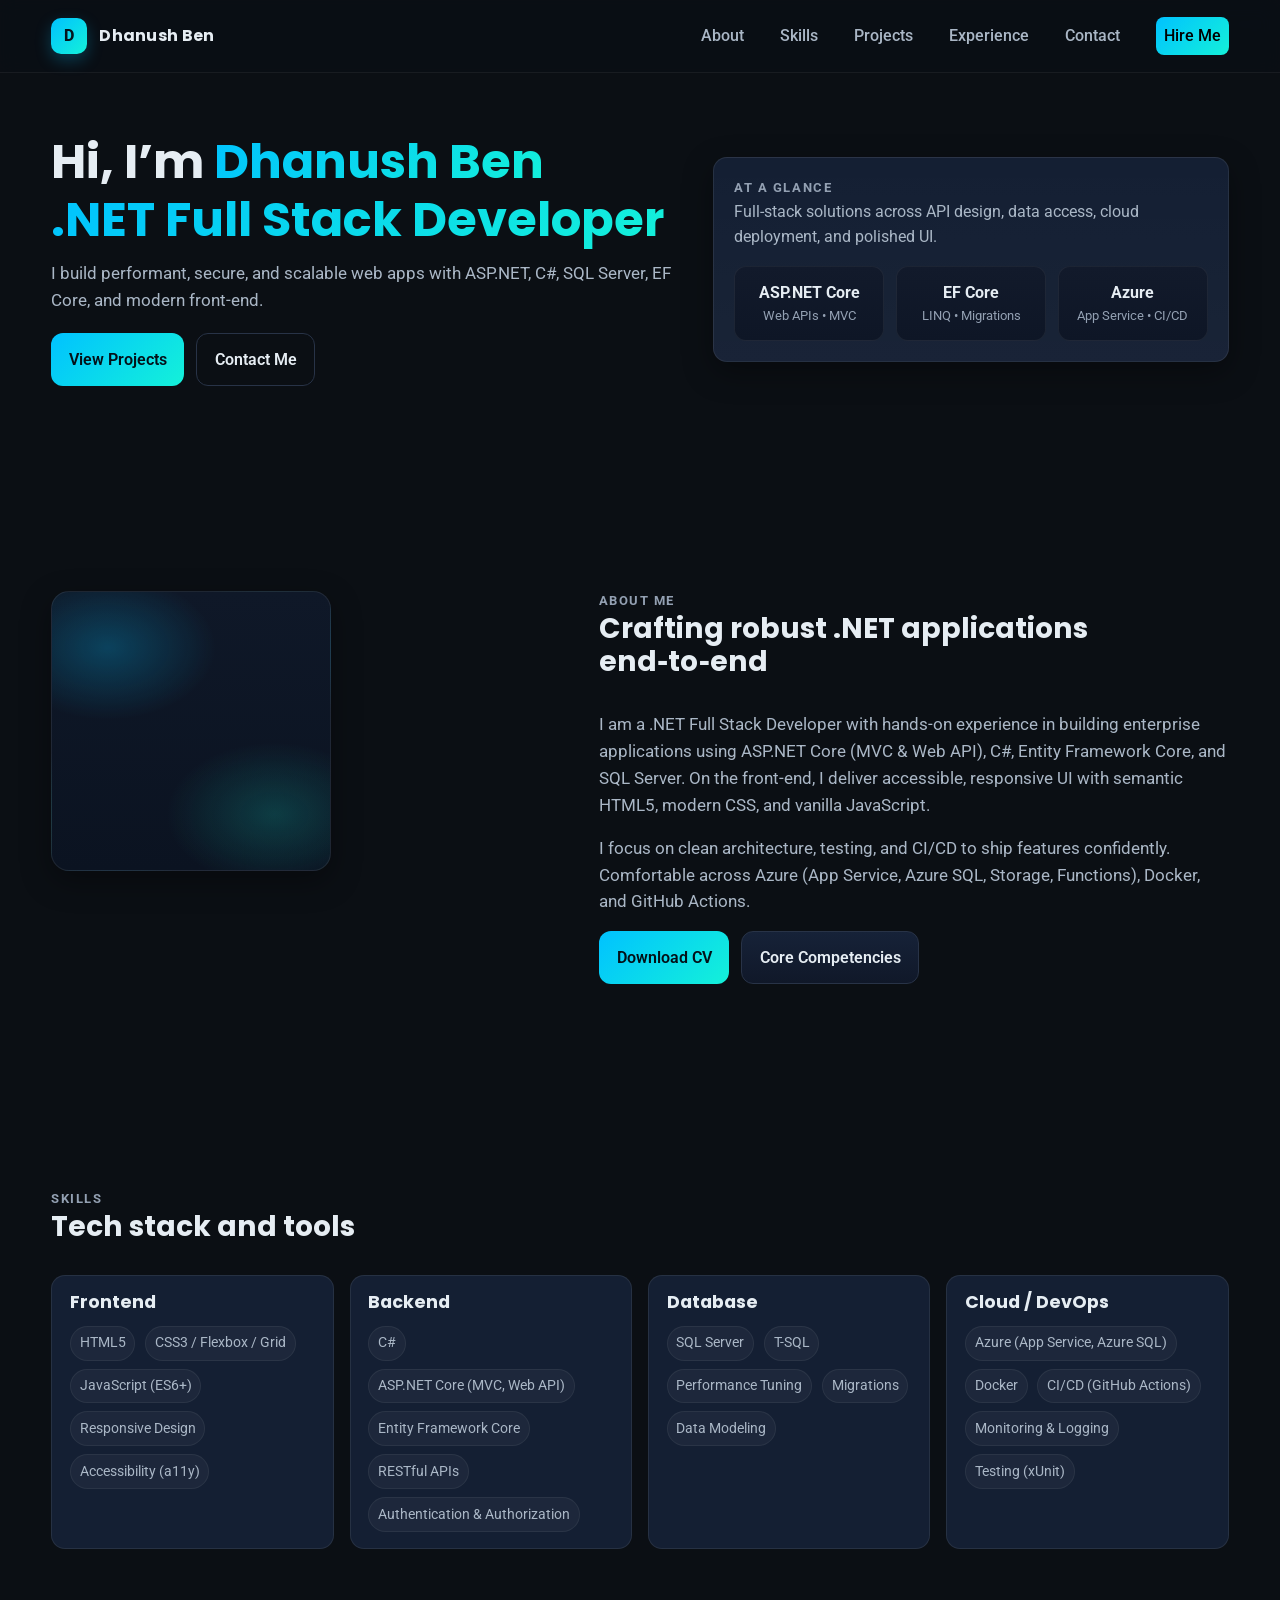
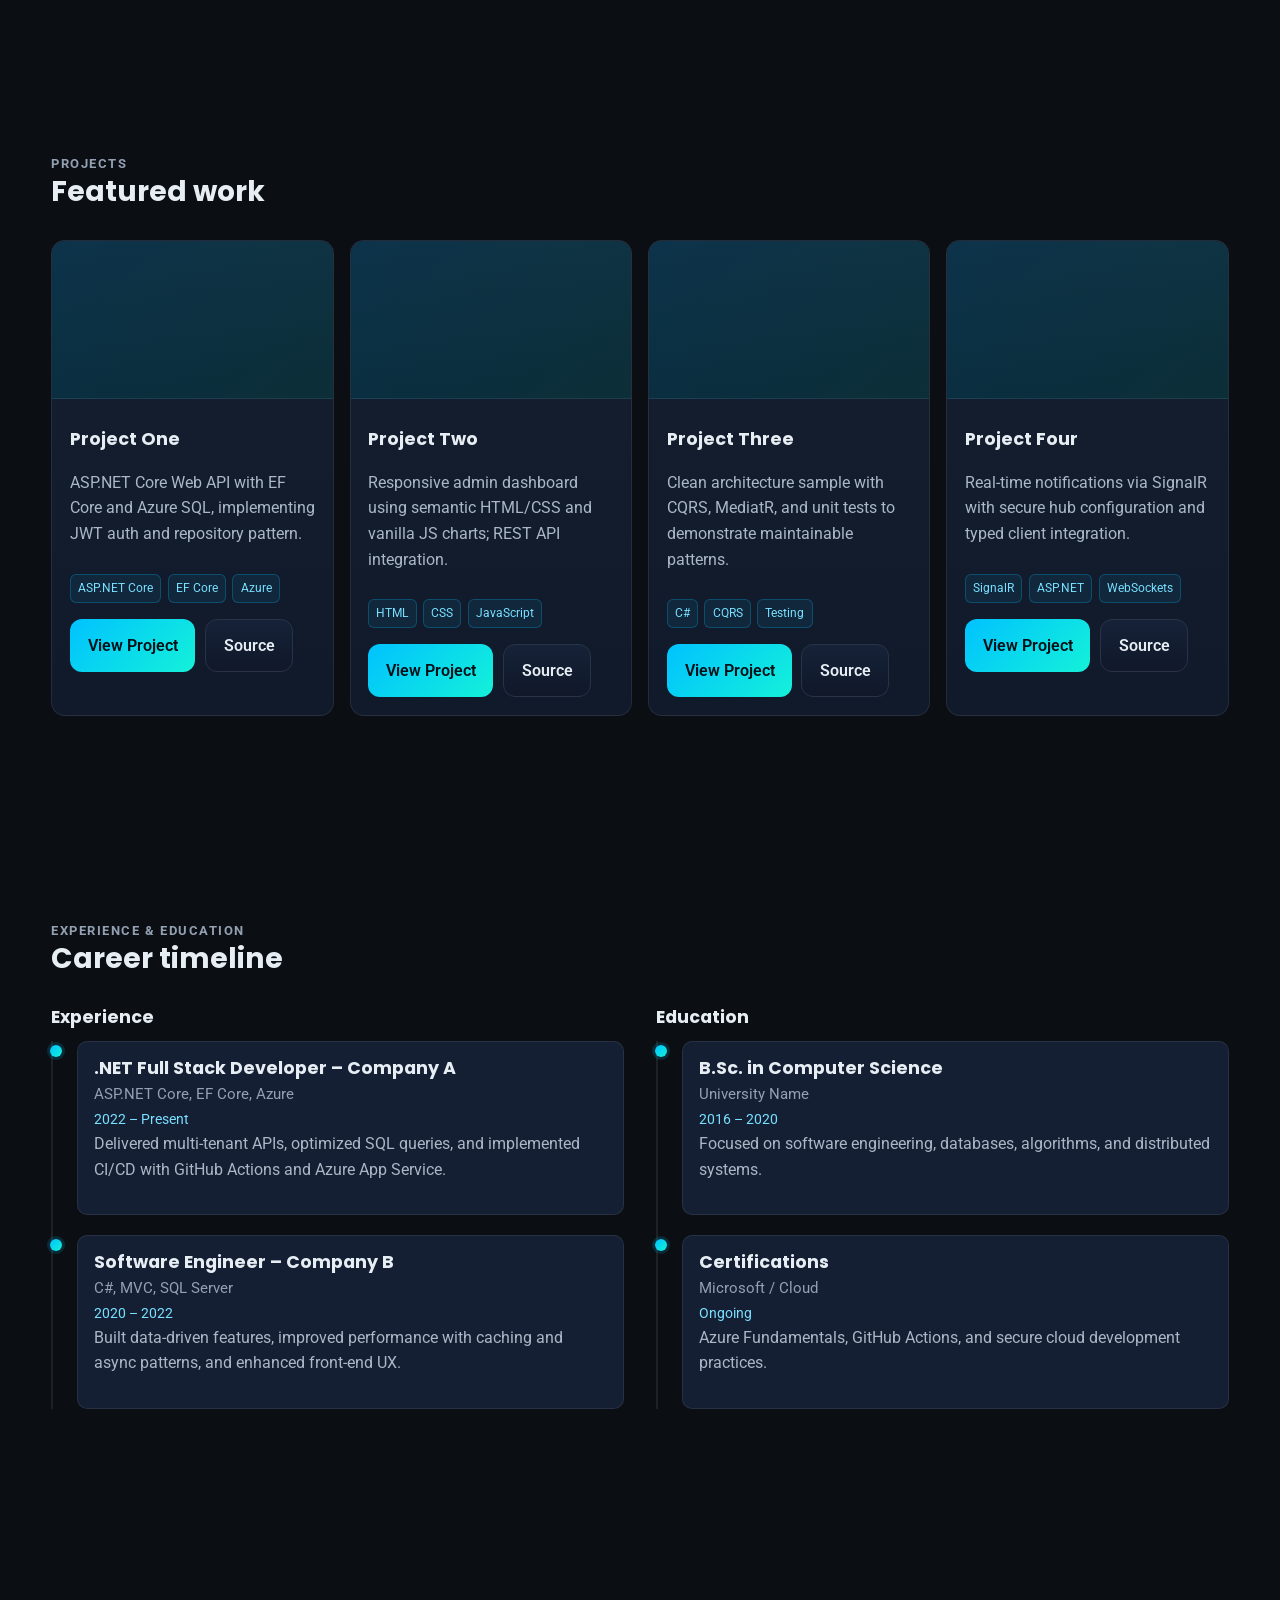
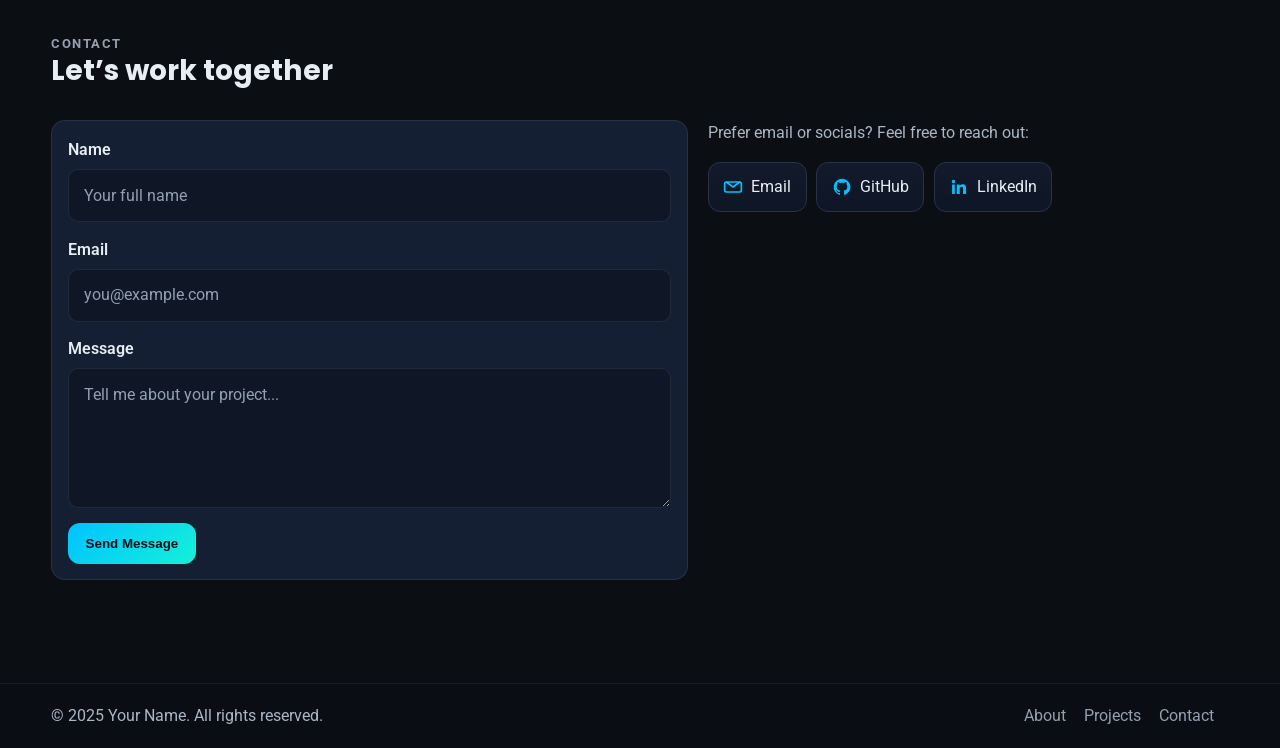
==== src/pages/index.html @ 8605d24d "intial commit" ====
<!DOCTYPE html>
<html lang="en">
<head>
    <!--
      .NET Full Stack Developer Portfolio
      Tech: HTML5 + CSS3 only (no JS frameworks)
      Design: Dark theme, blue/teal accents, responsive (Grid/Flex), accessible

      How to use:
      - Replace "Your Name" and content with your details.
      - Update project links, social links, and contact form action.
      - Optional: Move styles into styles.css for production.
    -->
    <meta charset="utf-8" />
    <meta name="viewport" content="width=device-width, initial-scale=1" />
    <title>Dhanush Ben | .NET Full Stack Developer</title>
    <meta name="description" content="Portfolio of Your Name, a .NET Full Stack Developer specializing in ASP.NET, C#, SQL Server, Entity Framework, and modern front‑end." />
    <meta name="author" content="Your Name" />
    <meta name="theme-color" content="#0b0f14" />

    <!-- Google Fonts -->
    <link rel="preconnect" href="https://fonts.googleapis.com" />
    <link rel="preconnect" href="https://fonts.gstatic.com" crossorigin />
    <link href="/src//styles/index.css" rel="stylesheet">
    <link href="https://fonts.googleapis.com/css2?family=Poppins:wght@600;700&family=Roboto:wght@400;500;700&display=swap" rel="stylesheet" />


</head>
<body>
    <a href="#main" class="skip-link">Skip to content</a>

    <!-- Header / Navigation -->
    <header class="site-header">
        <div class="container nav">
            <div class="brand">
                <div class="brand-badge" aria-hidden="true">D</div>
                <div class="title">Dhanush Ben</div>
            </div>

            <label for="nav-toggle" class="hamburger" aria-label="Toggle navigation">
                <svg fill="none" viewBox="0 0 24 24" aria-hidden="true"><path stroke="currentColor" stroke-width="2" d="M4 7h16M4 12h16M4 17h16" /></svg>
            </label>
            <input type="checkbox" id="nav-toggle" />

            <nav class="menu" aria-label="Primary navigation">
                <a href="#about">About</a>
                <a href="#skills">Skills</a>
                <a href="#projects">Projects</a>
                <a href="#experience">Experience</a>
                <a href="#contact">Contact</a>
                <a href="#contact" class="btn btn--primary cta">Hire Me</a>
            </nav>
        </div>
    </header>

    <main id="main">
        <!-- Hero -->
        <section class="hero">
            <div class="container hero-grid">
                <div>
                    <h1>
                        Hi, I’m <span class="gradient-text">Dhanush Ben</span><br />
                        <span class="gradient-text">.NET Full Stack Developer</span>
                    </h1>
                    <p class="tagline">I build performant, secure, and scalable web apps with ASP.NET, C#, SQL Server, EF Core, and modern front‑end.</p>
                    <div class="hero-cta">
                        <a class="btn btn--primary" href="#projects">View Projects</a>
                        <a class="btn btn--ghost" href="#contact">Contact Me</a>
                    </div>
                </div>
                <div class="hero-card">
                    <div class="eyebrow">At a glance</div>
                    <p>Full‑stack solutions across API design, data access, cloud deployment, and polished UI.</p>
                    <div class="quick-stats" role="list">
                        <div class="stat" role="listitem">
                            <div class="kpi">ASP.NET Core</div>
                            <div class="kplabel">Web APIs • MVC</div>
                        </div>
                        <div class="stat" role="listitem">
                            <div class="kpi">EF Core</div>
                            <div class="kplabel">LINQ • Migrations</div>
                        </div>
                        <div class="stat" role="listitem">
                            <div class="kpi">Azure</div>
                            <div class="kplabel">App Service • CI/CD</div>
                        </div>
                    </div>
                </div>
            </div>
        </section>

        <!-- About -->
        <section id="about" class="about">
            <div class="container about-grid">
                <div>
                    <div class="avatar" aria-label="Profile photo placeholder" role="img" src="
                    images/aa.png"></div>
                </div>
                <div>
                    <div class="section-header">
                        <div class="eyebrow">About Me</div>
                        <h2>Crafting robust .NET applications end‑to‑end</h2>
                    </div>
                    <p>I am a .NET Full Stack Developer with hands-on experience in building enterprise applications using ASP.NET Core (MVC & Web API), C#, Entity Framework Core, and SQL Server. On the front‑end, I deliver accessible, responsive UI with semantic HTML5, modern CSS, and vanilla JavaScript.</p>
                    <p>I focus on clean architecture, testing, and CI/CD to ship features confidently. Comfortable across Azure (App Service, Azure SQL, Storage, Functions), Docker, and GitHub Actions.</p>
                    <div class="hero-cta" style="margin-top:.5rem;">
                        <a class="btn btn--primary" href="#" aria-label="Download CV">Download CV</a>
                        <a class="btn" href="#skills">Core Competencies</a>
                    </div>
                </div>
            </div>
        </section>

        <!-- Skills -->
        <section id="skills">
            <div class="container">
                <div class="section-header">
                    <div class="eyebrow">Skills</div>
                    <h2>Tech stack and tools</h2>
                </div>

                <div class="skills-grid">
                    <article class="skill-card">
                        <h3>Frontend</h3>
                        <ul>
                            <li class="chip">HTML5</li>
                            <li class="chip">CSS3 / Flexbox / Grid</li>
                            <li class="chip">JavaScript (ES6+)</li>
                            <li class="chip">Responsive Design</li>
                            <li class="chip">Accessibility (a11y)</li>
                        </ul>
                    </article>

                    <article class="skill-card">
                        <h3>Backend</h3>
                        <ul>
                            <li class="chip">C#</li>
                            <li class="chip">ASP.NET Core (MVC, Web API)</li>
                            <li class="chip">Entity Framework Core</li>
                            <li class="chip">RESTful APIs</li>
                            <li class="chip">Authentication & Authorization</li>
                        </ul>
                    </article>

                    <article class="skill-card">
                        <h3>Database</h3>
                        <ul>
                            <li class="chip">SQL Server</li>
                            <li class="chip">T-SQL</li>
                            <li class="chip">Performance Tuning</li>
                            <li class="chip">Migrations</li>
                            <li class="chip">Data Modeling</li>
                        </ul>
                    </article>

                    <article class="skill-card">
                        <h3>Cloud / DevOps</h3>
                        <ul>
                            <li class="chip">Azure (App Service, Azure SQL)</li>
                            <li class="chip">Docker</li>
                            <li class="chip">CI/CD (GitHub Actions)</li>
                            <li class="chip">Monitoring & Logging</li>
                            <li class="chip">Testing (xUnit)</li>
                        </ul>
                    </article>
                </div>
            </div>
        </section>

        <!-- Projects -->
        <section id="projects">
            <div class="container">
                <div class="section-header">
                    <div class="eyebrow">Projects</div>
                    <h2>Featured work</h2>
                </div>

                <div class="projects-grid">
                    <!-- Project 1 -->
                    <article class="project-card">
                        <div class="thumb" role="img" aria-label="Project thumbnail placeholder"></div>
                        <div class="project-body">
                            <h3>Project One</h3>
                            <p>ASP.NET Core Web API with EF Core and Azure SQL, implementing JWT auth and repository pattern.</p>
                            <div class="project-meta">
                                <span class="tag">ASP.NET Core</span>
                                <span class="tag">EF Core</span>
                                <span class="tag">Azure</span>
                            </div>
                            <div class="project-actions">
                                <a href="#" class="btn btn--primary">View Project</a>
                                <a href="#" class="btn">Source</a>
                            </div>
                        </div>
                    </article>

                    <!-- Project 2 -->
                    <article class="project-card">
                        <div class="thumb" role="img" aria-label="Project thumbnail placeholder"></div>
                        <div class="project-body">
                            <h3>Project Two</h3>
                            <p>Responsive admin dashboard using semantic HTML/CSS and vanilla JS charts; REST API integration.</p>
                            <div class="project-meta">
                                <span class="tag">HTML</span>
                                <span class="tag">CSS</span>
                                <span class="tag">JavaScript</span>
                            </div>
                            <div class="project-actions">
                                <a href="#" class="btn btn--primary">View Project</a>
                                <a href="#" class="btn">Source</a>
                            </div>
                        </div>
                    </article>

                    <!-- Project 3 -->
                    <article class="project-card">
                        <div class="thumb" role="img" aria-label="Project thumbnail placeholder"></div>
                        <div class="project-body">
                            <h3>Project Three</h3>
                            <p>Clean architecture sample with CQRS, MediatR, and unit tests to demonstrate maintainable patterns.</p>
                            <div class="project-meta">
                                <span class="tag">C#</span>
                                <span class="tag">CQRS</span>
                                <span class="tag">Testing</span>
                            </div>
                            <div class="project-actions">
                                <a href="#" class="btn btn--primary">View Project</a>
                                <a href="#" class="btn">Source</a>
                            </div>
                        </div>
                    </article>

                    <!-- Project 4 -->
                    <article class="project-card">
                        <div class="thumb" role="img" aria-label="Project thumbnail placeholder"></div>
                        <div class="project-body">
                            <h3>Project Four</h3>
                            <p>Real-time notifications via SignalR with secure hub configuration and typed client integration.</p>
                            <div class="project-meta">
                                <span class="tag">SignalR</span>
                                <span class="tag">ASP.NET</span>
                                <span class="tag">WebSockets</span>
                            </div>
                            <div class="project-actions">
                                <a href="#" class="btn btn--primary">View Project</a>
                                <a href="#" class="btn">Source</a>
                            </div>
                        </div>
                    </article>
                </div>
            </div>
        </section>

        <!-- Experience & Education -->
        <section id="experience">
            <div class="container">
                <div class="section-header">
                    <div class="eyebrow">Experience & Education</div>
                    <h2>Career timeline</h2>
                </div>

                <div class="timeline-wrap">
                    <!-- Experience -->
                    <div>
                        <h3 style="margin-bottom:.8rem;">Experience</h3>
                        <div class="timeline">
                            <div class="entry">
                                <div class="entry-card">
                                    <h3>.NET Full Stack Developer – Company A</h3>
                                    <div class="sub">ASP.NET Core, EF Core, Azure</div>
                                    <div class="period">2022 – Present</div>
                                    <p>Delivered multi-tenant APIs, optimized SQL queries, and implemented CI/CD with GitHub Actions and Azure App Service.</p>
                                </div>
                            </div>
                            <div class="entry">
                                <div class="entry-card">
                                    <h3>Software Engineer – Company B</h3>
                                    <div class="sub">C#, MVC, SQL Server</div>
                                    <div class="period">2020 – 2022</div>
                                    <p>Built data-driven features, improved performance with caching and async patterns, and enhanced front-end UX.</p>
                                </div>
                            </div>
                        </div>
                    </div>

                    <!-- Education -->
                    <div>
                        <h3 style="margin-bottom:.8rem;">Education</h3>
                        <div class="timeline">
                            <div class="entry">
                                <div class="entry-card">
                                    <h3>B.Sc. in Computer Science</h3>
                                    <div class="sub">University Name</div>
                                    <div class="period">2016 – 2020</div>
                                    <p>Focused on software engineering, databases, algorithms, and distributed systems.</p>
                                </div>
                            </div>
                            <div class="entry">
                                <div class="entry-card">
                                    <h3>Certifications</h3>
                                    <div class="sub">Microsoft / Cloud</div>
                                    <div class="period">Ongoing</div>
                                    <p>Azure Fundamentals, GitHub Actions, and secure cloud development practices.</p>
                                </div>
                            </div>
                        </div>
                    </div>
                </div>
            </div>
        </section>

        <!-- Contact -->
        <section id="contact">
            <div class="container">
                <div class="section-header">
                    <div class="eyebrow">Contact</div>
                    <h2>Let’s work together</h2>
                </div>

                <div class="contact-grid">
                    <!-- Form (HTML5 only) -->
                    <form action="https://formspree.io/f/mgvlqovq" method="POST">
                        <!-- Tip: replace action with your endpoint, or use mailto:you@example.com -->
                        <div class="field">
                            <label for="name">Name</label>
                            <input type="text" id="name" name="name" placeholder="Your full name" required />
                        </div>
                        <div class="field">
                            <label for="email">Email</label>
                            <input type="email" id="email" name="email" placeholder="you@example.com" required />
                        </div>
                        <div class="field">
                            <label for="message">Message</label>
                            <textarea id="message" name="message" placeholder="Tell me about your project..." required></textarea>
                        </div>
                        <button  type="submit" class="btn btn--primary">Send Message</button>
                    </form>

                    <!-- Socials -->
                    <div>
                        <p>Prefer email or socials? Feel free to reach out:</p>
                        <div class="socials" style="margin-top:.8rem;">
                            <a class="icon-btn" tar href="mailto:dhanushben.b@gmail.com" aria-label="Email">
                                <svg class="icon" viewBox="0 0 24 24" fill="none" aria-hidden="true"><path d="M4 6h16a2 2 0 0 1 2 2v8a2 2 0 0 1-2 2H4a2 2 0 0 1-2-2V8a2 2 0 0 1 2-2Zm16 0-8 6L4 6" stroke="currentColor" stroke-width="2" stroke-linecap="round" stroke-linejoin="round" /></svg>
                                Email
                            </a>
                            <a class="icon-btn" href="https://github.com/DhanushbenB" target="_blank" rel="noopener" aria-label="GitHub">
                                <svg class="icon" viewBox="0 0 24 24" fill="currentColor" aria-hidden="true"><path d="M12 2a10 10 0 0 0-3.162 19.492c.5.092.682-.217.682-.482 0-.237-.01-1.022-.015-1.854-2.774.603-3.36-1.184-3.36-1.184-.454-1.153-1.109-1.461-1.109-1.461-.907-.62.07-.607.07-.607 1.003.07 1.53 1.03 1.53 1.03.892 1.53 2.342 1.088 2.91.833.092-.647.35-1.088.636-1.338-2.216-.253-4.547-1.108-4.547-4.933 0-1.089.39-1.98 1.03-2.677-.103-.253-.447-1.272.098-2.65 0 0 .84-.27 2.75 1.022A9.56 9.56 0 0 1 12 6.844c.85.004 1.705.115 2.503.338 1.909-1.292 2.748-1.022 2.748-1.022.546 1.378.202 2.397.1 2.65.64.697 1.03 1.588 1.03 2.677 0 3.834-2.335 4.677-4.557 4.927.359.31.68.923.68 1.86 0 1.343-.012 2.427-.012 2.758 0 .268.18.58.688.48A10.002 10.002 0 0 0 12 2z" /></svg>
                                GitHub
                            </a>
                            <a class="icon-btn" href="https://www.linkedin.com/in/dhanush-ben/" target="_blank" rel="noopener" aria-label="LinkedIn">
                                <svg class="icon" viewBox="0 0 24 24" fill="currentColor" aria-hidden="true"><path d="M20.452 20.452h-3.555v-5.569c0-1.329-.027-3.04-1.851-3.04-1.853 0-2.135 1.447-2.135 2.944v5.665H9.357V9h3.414v1.566h.049c.476-.9 1.637-1.852 3.367-1.852 3.6 0 4.265 2.37 4.265 5.452v6.286zM5.337 7.433a2.063 2.063 0 1 1 0-4.126 2.063 2.063 0 0 1 0 4.126zM6.99 20.452H3.681V9H6.99v11.452z" /></svg>
                                LinkedIn
                            </a>
                        </div>
                    </div>
                </div>
            </div>
        </section>
    </main>

    <!-- Footer -->
    <footer>
        <div class="container footer-row">
            <div>© <span id="year">2025</span> Your Name. All rights reserved.</div>
            <div class="footer-links" aria-label="Quick links">
                <a href="#about">About</a>
                <a href="#projects">Projects</a>
                <a href="#contact">Contact</a>
            </div>
        </div>
    </footer>

    <!-- Optional: If you want dynamic year without JS, update manually or keep as-is -->
</body>
</html>
---- src/styles/index.css ----
:root {
    --bg-900: #0b0f14;
    --bg-800: #121826;
    --bg-700: #1a2438;
    --surface: #111a2b;
    --card: #141f33;
    --text-100: #e6edf3;
    --text-300: #aab7c6;
    --text-400: #93a0b2;
    --accent: #00c2ff;
    --accent-2: #14f1d9;
    --muted: #283347;
    --ring: hsla(195,100%,50%,0.45);
    --radius: 14px;
    --radius-sm: 10px;
    --shadow-1: 0 10px 30px rgba(0,0,0,.35);
    --shadow-2: 0 20px 40px rgba(0,0,0,.45);
}

/* Global Reset / Base */
*, *::before, *::after {
    box-sizing: border-box;
}

html {
    scroll-behavior: smooth;
}

body {
    margin: 0;
    color: var(--text-100);
    background: radial-gradient(1200px 800px at 120% -10%, rgba(0,194,255,.08), transparent 60%), radial-gradient(1200px 800px at -20% 110%, rgba(20,241,217,.06), transparent 60%), var(--bg-900);
    font-family: Roboto, system-ui, -apple-system, Segoe UI, Arial, sans-serif;
    line-height: 1.6;
}

::selection {
    background: rgba(0,194,255,.25);
    color: var(--text-100);
}

img, svg {
    max-width: 100%;
    display: block;
}

a {
    color: inherit;
    text-decoration: none;
}

    a:hover {
        color: var(--accent);
    }

p {
    color: var(--text-300);
    margin: 0 0 1rem;
}

/* Accessibility helpers */
.skip-link {
    position: absolute;
    left: -9999px;
    top: auto;
    width: 1px;
    height: 1px;
    overflow: hidden;
}

    .skip-link:focus {
        position: fixed;
        left: 1rem;
        top: 1rem;
        width: auto;
        height: auto;
        background: var(--bg-800);
        color: var(--text-100);
        padding: .6rem 1rem;
        border-radius: 8px;
        z-index: 10000;
        outline: 2px solid var(--accent);
    }

.sr-only {
    position: absolute;
    width: 1px;
    height: 1px;
    padding: 0;
    margin: -1px;
    overflow: hidden;
    clip: rect(0,0,0,0);
    white-space: nowrap;
    border: 0;
}

/* Layout helpers */
.container {
    width: min(1200px, 92vw);
    margin-inline: auto;
}

section {
    padding-block: clamp(56px, 8vw, 104px);
    scroll-margin-top: 90px;
}

.section-header {
    margin-bottom: 2rem;
}

.eyebrow {
    letter-spacing: .12em;
    text-transform: uppercase;
    font-weight: 700;
    font-size: .8rem;
    color: var(--text-400);
}

h1, h2, h3 {
    font-family: Poppins, system-ui, -apple-system, Segoe UI, Arial, sans-serif;
    margin: 0 0 .75rem;
    line-height: 1.2;
}

h2 {
    font-size: clamp(1.6rem, 2.2vw, 2rem);
}

h3 {
    font-size: 1.1rem;
}

/* Buttons */
.btn {
    display: inline-flex;
    align-items: center;
    gap: .6rem;
    font-weight: 600;
    border-radius: 12px;
    padding: .8rem 1.1rem;
    border: 1px solid var(--muted);
    color: var(--text-100);
    background: linear-gradient(180deg, #162238 0%, #101829 100%);
    transition: transform .2s ease, box-shadow .2s ease, border-color .2s ease;
    will-change: transform;
}

    .btn:hover {
        transform: translateY(-2px);
        box-shadow: var(--shadow-1);
        border-color: rgba(255,255,255,.12);
    }

.btn--primary {
    border: 0;
    background: linear-gradient(135deg, var(--accent), var(--accent-2));
    color: #041018;
}

.btn--ghost {
    background: transparent;
    border: 1px solid var(--muted);
    color: var(--text-100);
}

.btn:focus-visible {
    outline: 3px solid var(--ring);
    outline-offset: 2px;
}

/* Header / Nav */
.site-header {
    position: sticky;
    top: 0;
    z-index: 1000;
    background: rgba(11,15,20,.7);
    backdrop-filter: saturate(160%) blur(10px);
    border-bottom: 1px solid rgba(255,255,255,.06);
}

.nav {
    display: flex;
    align-items: center;
    justify-content: space-between;
    height: 72px;
}

.brand {
    display: flex;
    align-items: center;
    gap: .75rem;
    font-weight: 700;
}

.brand-badge {
    width: 36px;
    height: 36px;
    display: grid;
    place-items: center;
    border-radius: 10px;
    background: linear-gradient(135deg, var(--accent), var(--accent-2));
    color: #05151c;
    font-weight: 800;
    box-shadow: 0 6px 16px rgba(0,194,255,.25);
}

.brand .title {
    font-family: Poppins, sans-serif;
    letter-spacing: .3px;
}

/* Desktop menu */
.menu {
    display: flex;
    align-items: center;
    gap: 1.25rem;
}

    .menu a {
        color: var(--text-300);
        font-weight: 500;
        padding: .4rem .5rem;
        border-radius: 8px;
        transition: color .2s ease, background .2s ease;
    }

        .menu a:hover {
            color: var(--text-100);
            background: rgba(255,255,255,.04);
        }

    .menu .cta {
        margin-left: .5rem;
        color: black;
    }

/* Mobile menu (CSS-only toggle) */
#nav-toggle {
    display: none;
}

.hamburger {
    display: none;
    width: 44px;
    height: 44px;
    border-radius: 10px;
    border: 1px solid var(--muted);
    align-items: center;
    justify-content: center;
    color: var(--text-100);
    background: transparent;
    cursor: pointer;
}

    .hamburger svg {
        width: 22px;
        height: 22px;
    }

@media (max-width: 900px) {
    .menu {
        display: none;
        position: absolute;
        top: 72px;
        left: 0;
        right: 0;
        background: var(--bg-800);
        border-bottom: 1px solid rgba(255,255,255,.06);
        flex-direction: column;
        padding: 1rem;
    }

    #nav-toggle:checked ~ .menu {
        display: flex;
    }

    .hamburger {
        display: flex;
    }
}

/* Hero */
.hero {
    padding-top: clamp(32px, 6vw, 60px);
}

.hero-grid {
    display: grid;
    align-items: center;
    gap: 2rem;
    grid-template-columns: 1.1fr .9fr;
}

@media (max-width: 980px) {
    .hero-grid {
        grid-template-columns: 1fr;
    }
}

.hero h1 {
    font-size: clamp(2rem, 5vw, 3rem);
    margin-bottom: .75rem;
}

.gradient-text {
    background: linear-gradient(135deg, var(--accent), var(--accent-2));
    -webkit-background-clip: text;
    background-clip: text;
    color: transparent;
}

.tagline {
    color: var(--text-300);
    font-size: 1.05rem;
    margin-bottom: 1.2rem;
}

.hero-cta {
    display: flex;
    flex-wrap: wrap;
    gap: .75rem;
    margin-top: 1rem;
}

.hero-card {
    background: linear-gradient(180deg, rgba(0,0,0,.0), rgba(255,255,255,.02)), var(--card);
    border: 1px solid rgba(255,255,255,.08);
    border-radius: var(--radius);
    padding: 1.25rem;
    box-shadow: var(--shadow-1);
}

.quick-stats {
    display: grid;
    grid-template-columns: repeat(3, 1fr);
    gap: .75rem;
    margin-top: .5rem;
}

.stat {
    background: linear-gradient(180deg, #121a2b 0%, #0e1626 100%);
    border: 1px solid rgba(255,255,255,.06);
    border-radius: 12px;
    padding: .85rem;
    text-align: center;
}

    .stat .kpi {
        font-weight: 700;
        font-size: 1rem;
    }

    .stat .kplabel {
        font-size: .8rem;
        color: var(--text-400);
    }

/* About */
.about-grid {
    display: grid;
    gap: 2rem;
    grid-template-columns: .9fr 1.1fr;
}

@media (max-width: 980px) {
    .about-grid {
        grid-template-columns: 1fr;
    }
}

.avatar {
    width: 100%;
    max-width: 280px;
    aspect-ratio: 1/1;
    border-radius: 18px;
    background: radial-gradient(180px 120px at 20% 20%, rgba(0,194,255,.25), transparent 60%), radial-gradient(180px 120px at 80% 80%, rgba(20,241,217,.18), transparent 60%), linear-gradient(180deg, #0f1828, #0b1321);
    border: 1px solid rgba(255,255,255,.08);
    box-shadow: var(--shadow-1);
}

.about p {
    font-size: 1.05rem;
}

/* Skills */
.skills-grid {
    display: grid;
    gap: 1rem;
    grid-template-columns: repeat(4, 1fr);
}

@media (max-width: 1100px) {
    .skills-grid {
        grid-template-columns: repeat(2, 1fr);
    }
}

@media (max-width: 640px) {
    .skills-grid {
        grid-template-columns: 1fr;
    }
}

.skill-card {
    background: var(--card);
    border: 1px solid rgba(255,255,255,.08);
    border-radius: var(--radius);
    padding: 1rem 1.1rem;
    transition: transform .2s ease, box-shadow .2s ease, border-color .2s ease;
}

    .skill-card:hover {
        transform: translateY(-3px);
        box-shadow: var(--shadow-1);
        border-color: rgba(255,255,255,.14);
    }

    .skill-card ul {
        list-style: none;
        padding: 0;
        margin: .4rem 0 0;
        display: flex;
        flex-wrap: wrap;
        gap: .5rem .6rem;
    }

.chip {
    font-size: .85rem;
    color: var(--text-300);
    background: rgba(255,255,255,.04);
    border: 1px solid rgba(255,255,255,.06);
    padding: .35rem .55rem;
    border-radius: 999px;
}

/* Projects */
.projects-grid {
    display: grid;
    gap: 1rem;
    grid-template-columns: repeat(4, 1fr);
}

@media (max-width: 1200px) {
    .projects-grid {
        grid-template-columns: repeat(3, 1fr);
    }
}

@media (max-width: 900px) {
    .projects-grid {
        grid-template-columns: repeat(2, 1fr);
    }
}

@media (max-width: 620px) {
    .projects-grid {
        grid-template-columns: 1fr;
    }
}

.project-card {
    display: flex;
    flex-direction: column;
    gap: .85rem;
    background: linear-gradient(180deg, rgba(255,255,255,.02), rgba(255,255,255,.00)), var(--surface);
    border: 1px solid rgba(255,255,255,.08);
    border-radius: var(--radius);
    overflow: hidden;
    transition: transform .2s ease, box-shadow .25s ease, border-color .2s ease;
}

    .project-card:hover {
        transform: translateY(-4px);
        box-shadow: var(--shadow-2);
        border-color: rgba(255,255,255,.14);
    }

.thumb {
    aspect-ratio: 16/9;
    width: 100%;
    background: linear-gradient(135deg, rgba(0,194,255,.16), rgba(20,241,217,.12)), linear-gradient(180deg, #0f1828, #0b1321);
    border-bottom: 1px solid rgba(255,255,255,.06);
}

.project-body {
    padding: 1rem 1.1rem 1.1rem;
    display: flex;
    flex-direction: column;
    gap: .5rem;
}

.project-meta {
    display: flex;
    flex-wrap: wrap;
    gap: .4rem;
    margin-top: .2rem;
}

.tag {
    font-size: .75rem;
    color: #79e0ff;
    background: rgba(0,194,255,.08);
    border: 1px solid rgba(0,194,255,.25);
    padding: .25rem .45rem;
    border-radius: 6px;
}

.project-actions {
    margin-top: .5rem;
    display: flex;
    gap: .6rem;
}

/* Timeline (Experience & Education) */
.timeline-wrap {
    display: grid;
    gap: 2rem;
    grid-template-columns: 1fr 1fr;
}

@media (max-width: 980px) {
    .timeline-wrap {
        grid-template-columns: 1fr;
    }
}

.timeline {
    position: relative;
    padding-left: 1.25rem;
    border-left: 2px solid rgba(255,255,255,.08);
}

.entry {
    position: relative;
    margin: 0 0 1.25rem 0;
    padding-left: .25rem;
}

    .entry::before {
        content: "";
        position: absolute;
        left: -1.42rem;
        top: .25rem;
        width: 12px;
        height: 12px;
        border-radius: 50%;
        background: linear-gradient(135deg, var(--accent), var(--accent-2));
        box-shadow: 0 0 0 3px rgba(0,194,255,.15);
    }

.entry-card {
    background: var(--card);
    border: 1px solid rgba(255,255,255,.08);
    border-radius: var(--radius-sm);
    padding: 1rem;
}

.entry h3 {
    margin-bottom: .15rem;
}

.entry .sub {
    color: var(--text-400);
    font-size: .95rem;
}

.entry .period {
    color: #79e0ff;
    font-size: .85rem;
    margin-top: .2rem;
}

/* Contact */
.contact-grid {
    display: grid;
    gap: 1.25rem;
    grid-template-columns: 1.1fr .9fr;
}

@media (max-width: 980px) {
    .contact-grid {
        grid-template-columns: 1fr;
    }
}

form {
    background: var(--card);
    border: 1px solid rgba(255,255,255,.08);
    border-radius: var(--radius);
    padding: 1rem;
}

.field {
    display: flex;
    flex-direction: column;
    gap: .4rem;
    margin-bottom: .9rem;
}

label {
    font-weight: 600;
    color: var(--text-100);
}

input, textarea {
    width: 100%;
    background: #0f1726;
    color: var(--text-100);
    border: 1px solid rgba(255,255,255,.08);
    border-radius: 10px;
    padding: .8rem .9rem;
    font: inherit;
    transition: border-color .2s ease, box-shadow .2s ease;
}

textarea {
    min-height: 140px;
    resize: vertical;
}

    input::placeholder, textarea::placeholder {
        color: var(--text-400);
    }

    input:focus-visible, textarea:focus-visible {
        outline: none;
        border-color: rgba(0,194,255,.45);
        box-shadow: 0 0 0 3px var(--ring);
    }

.socials {
    display: flex;
    flex-wrap: wrap;
    gap: .6rem;
}

.icon-btn {
    display: inline-flex;
    align-items: center;
    gap: .5rem;
    padding: .7rem .9rem;
    border-radius: 12px;
    border: 1px solid var(--muted);
    color: var(--text-100);
    background: linear-gradient(180deg, #121a2b, #0e1626);
    transition: transform .2s ease, border-color .2s ease, box-shadow .2s ease;
}

    .icon-btn:hover {
        transform: translateY(-2px);
        border-color: rgba(255,255,255,.14);
        box-shadow: var(--shadow-1);
    }

.icon {
    width: 20px;
    height: 20px;
    color: var(--accent);
}

/* Footer */
footer {
    border-top: 1px solid rgba(255,255,255,.06);
    background: #0a0e14;
    color: var(--text-300);
    padding: 1.2rem 0;
}

.footer-row {
    display: flex;
    align-items: center;
    justify-content: space-between;
    gap: 1rem;
    flex-wrap: wrap;
}

.footer-links a {
    color: var(--text-400);
    margin-right: .9rem;
}

    .footer-links a:hover {
        color: var(--text-100);
    }

/* Motion preferences */
@media (prefers-reduced-motion: reduce) {
    * {
        animation-duration: 0.001ms !important;
        animation-iteration-count: 1 !important;
        transition-duration: 0.001ms !important;
        scroll-behavior: auto !important;
    }
}
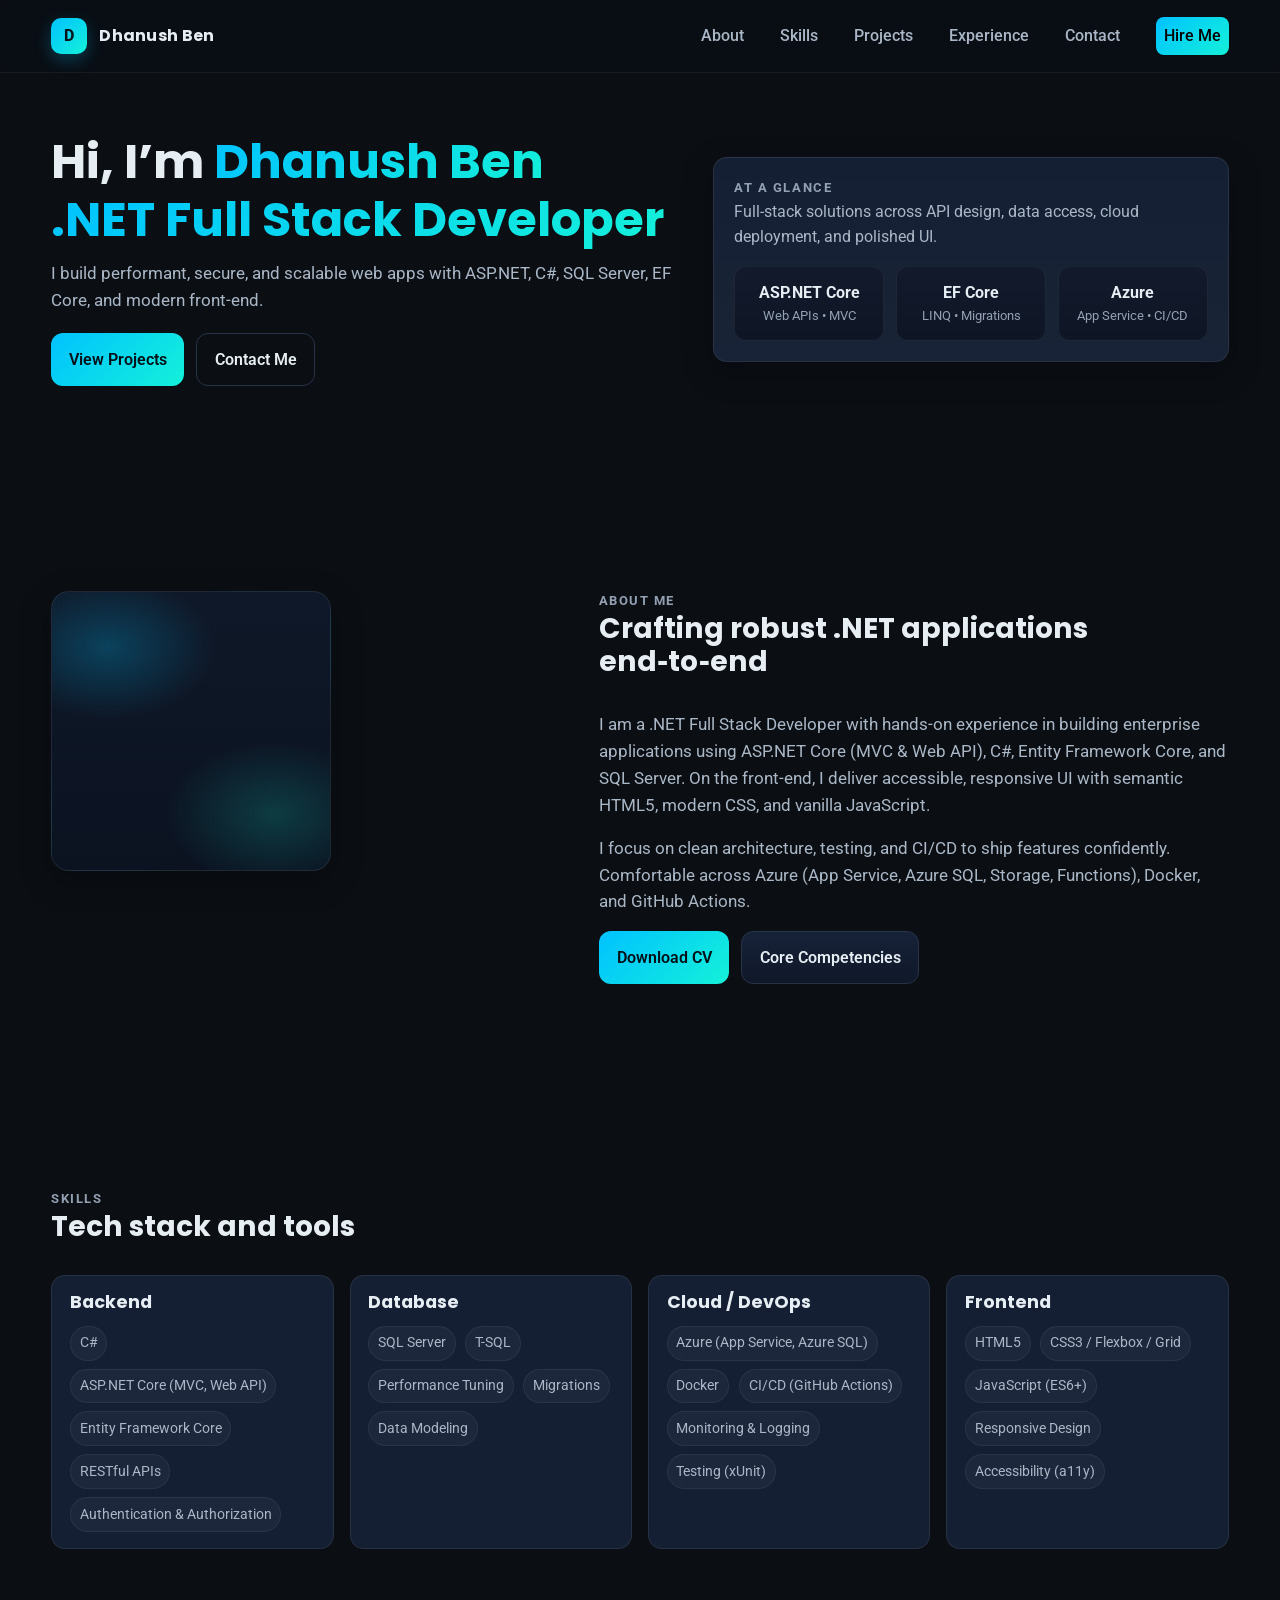
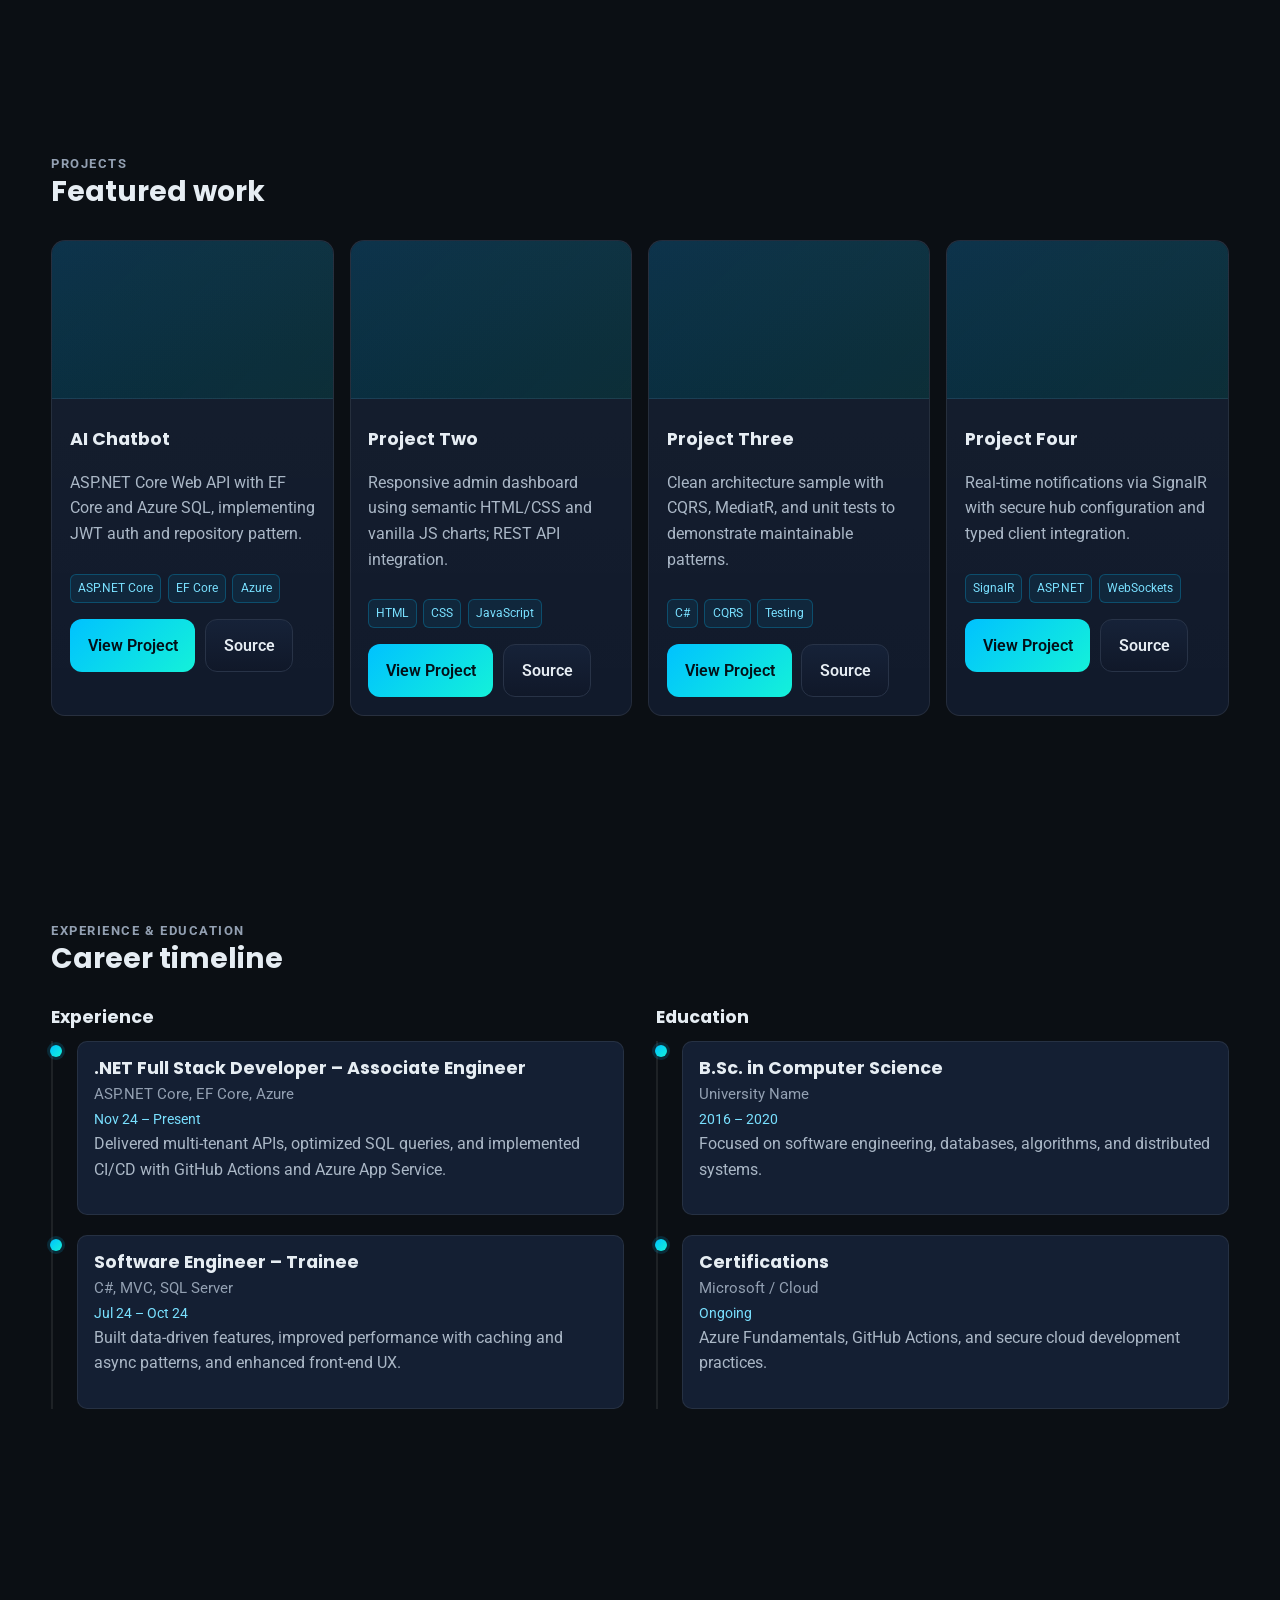
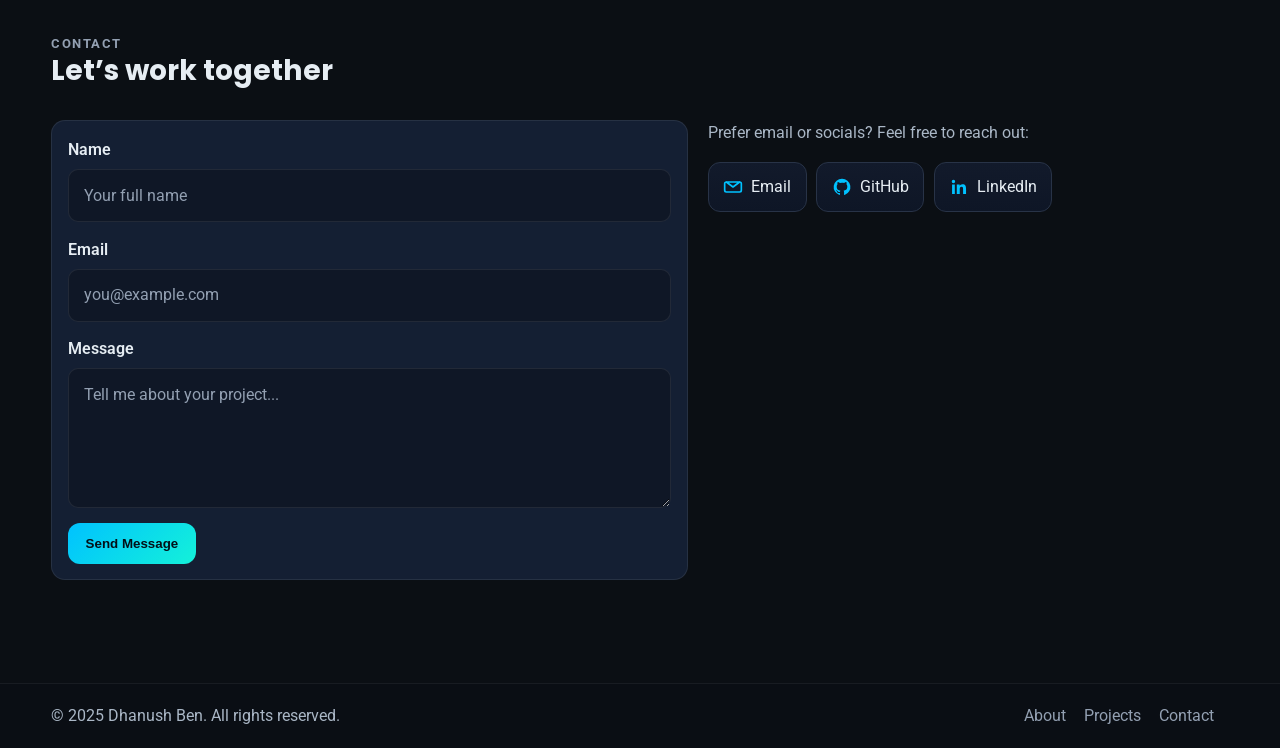
==== commit 930f8f69: "modified tech skills" ====
--- a/src/pages/index.html
+++ b/src/pages/index.html
@@ -93,11 +93,10 @@
         <section id="about" class="about">
             <div class="container about-grid">
                 <div>
-                    <div class="avatar" aria-label="Profile photo placeholder" role="img" src="
-                    images/aa.png"></div>
+                    <div class="avatar" aria-label="Profile photo placeholder" role="img" src="/src/wwwroot/images/profile_picture.png"></div>
                 </div>
                 <div>
-                    <div class="section-header">
+                    <div class="section-header">    
                         <div class="eyebrow">About Me</div>
                         <h2>Crafting robust .NET applications end‑to‑end</h2>
                     </div>
@@ -120,17 +119,7 @@
                 </div>
 
                 <div class="skills-grid">
-                    <article class="skill-card">
-                        <h3>Frontend</h3>
-                        <ul>
-                            <li class="chip">HTML5</li>
-                            <li class="chip">CSS3 / Flexbox / Grid</li>
-                            <li class="chip">JavaScript (ES6+)</li>
-                            <li class="chip">Responsive Design</li>
-                            <li class="chip">Accessibility (a11y)</li>
-                        </ul>
-                    </article>
-
+                   
                     <article class="skill-card">
                         <h3>Backend</h3>
                         <ul>
@@ -163,6 +152,17 @@
                             <li class="chip">Testing (xUnit)</li>
                         </ul>
                     </article>
+
+                     <article class="skill-card">
+                        <h3>Frontend</h3>
+                        <ul>
+                            <li class="chip">HTML5</li>
+                            <li class="chip">CSS3 / Flexbox / Grid</li>
+                            <li class="chip">JavaScript (ES6+)</li>
+                            <li class="chip">Responsive Design</li>
+                            <li class="chip">Accessibility (a11y)</li>
+                        </ul>
+                    </article>
                 </div>
             </div>
         </section>
@@ -180,7 +180,7 @@
                     <article class="project-card">
                         <div class="thumb" role="img" aria-label="Project thumbnail placeholder"></div>
                         <div class="project-body">
-                            <h3>Project One</h3>
+                            <h3>AI Chatbot</h3>
                             <p>ASP.NET Core Web API with EF Core and Azure SQL, implementing JWT auth and repository pattern.</p>
                             <div class="project-meta">
                                 <span class="tag">ASP.NET Core</span>
@@ -266,17 +266,17 @@
                         <div class="timeline">
                             <div class="entry">
                                 <div class="entry-card">
-                                    <h3>.NET Full Stack Developer – Company A</h3>
+                                    <h3>.NET Full Stack Developer – Associate Engineer</h3>
                                     <div class="sub">ASP.NET Core, EF Core, Azure</div>
-                                    <div class="period">2022 – Present</div>
+                                    <div class="period">Nov 24 – Present</div>
                                     <p>Delivered multi-tenant APIs, optimized SQL queries, and implemented CI/CD with GitHub Actions and Azure App Service.</p>
                                 </div>
                             </div>
                             <div class="entry">
                                 <div class="entry-card">
-                                    <h3>Software Engineer – Company B</h3>
+                                    <h3>Software Engineer – Trainee</h3>
                                     <div class="sub">C#, MVC, SQL Server</div>
-                                    <div class="period">2020 – 2022</div>
+                                    <div class="period">Jul 24 – Oct 24</div>
                                     <p>Built data-driven features, improved performance with caching and async patterns, and enhanced front-end UX.</p>
                                 </div>
                             </div>
@@ -340,7 +340,7 @@
                     <div>
                         <p>Prefer email or socials? Feel free to reach out:</p>
                         <div class="socials" style="margin-top:.8rem;">
-                            <a class="icon-btn" tar href="mailto:dhanushben.b@gmail.com" aria-label="Email">
+                            <a class="icon-btn"  href="mailto:dhanushben.b@gmail.com" target="_blank" aria-label="Email">
                                 <svg class="icon" viewBox="0 0 24 24" fill="none" aria-hidden="true"><path d="M4 6h16a2 2 0 0 1 2 2v8a2 2 0 0 1-2 2H4a2 2 0 0 1-2-2V8a2 2 0 0 1 2-2Zm16 0-8 6L4 6" stroke="currentColor" stroke-width="2" stroke-linecap="round" stroke-linejoin="round" /></svg>
                                 Email
                             </a>
@@ -362,7 +362,7 @@
     <!-- Footer -->
     <footer>
         <div class="container footer-row">
-            <div>© <span id="year">2025</span> Your Name. All rights reserved.</div>
+            <div>© <span id="year">2025</span> Dhanush Ben. All rights reserved.</div>
             <div class="footer-links" aria-label="Quick links">
                 <a href="#about">About</a>
                 <a href="#projects">Projects</a>
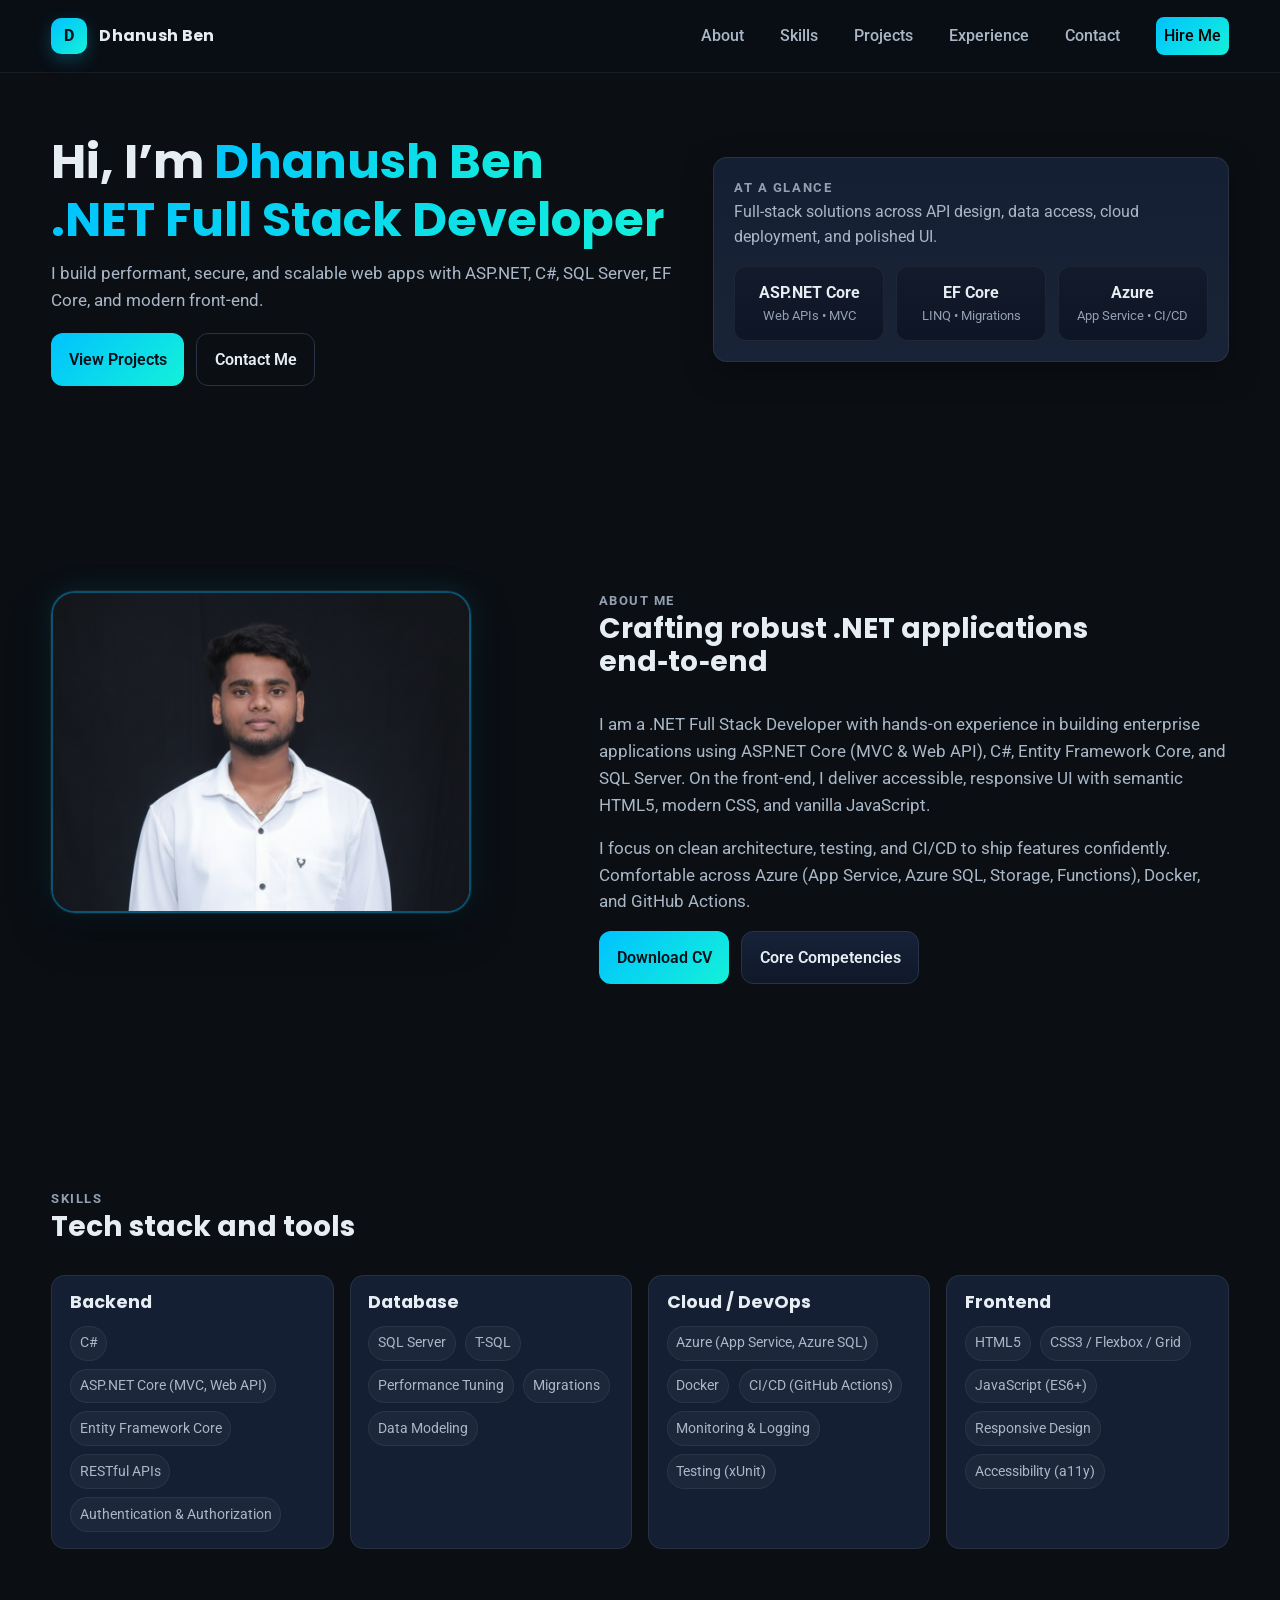
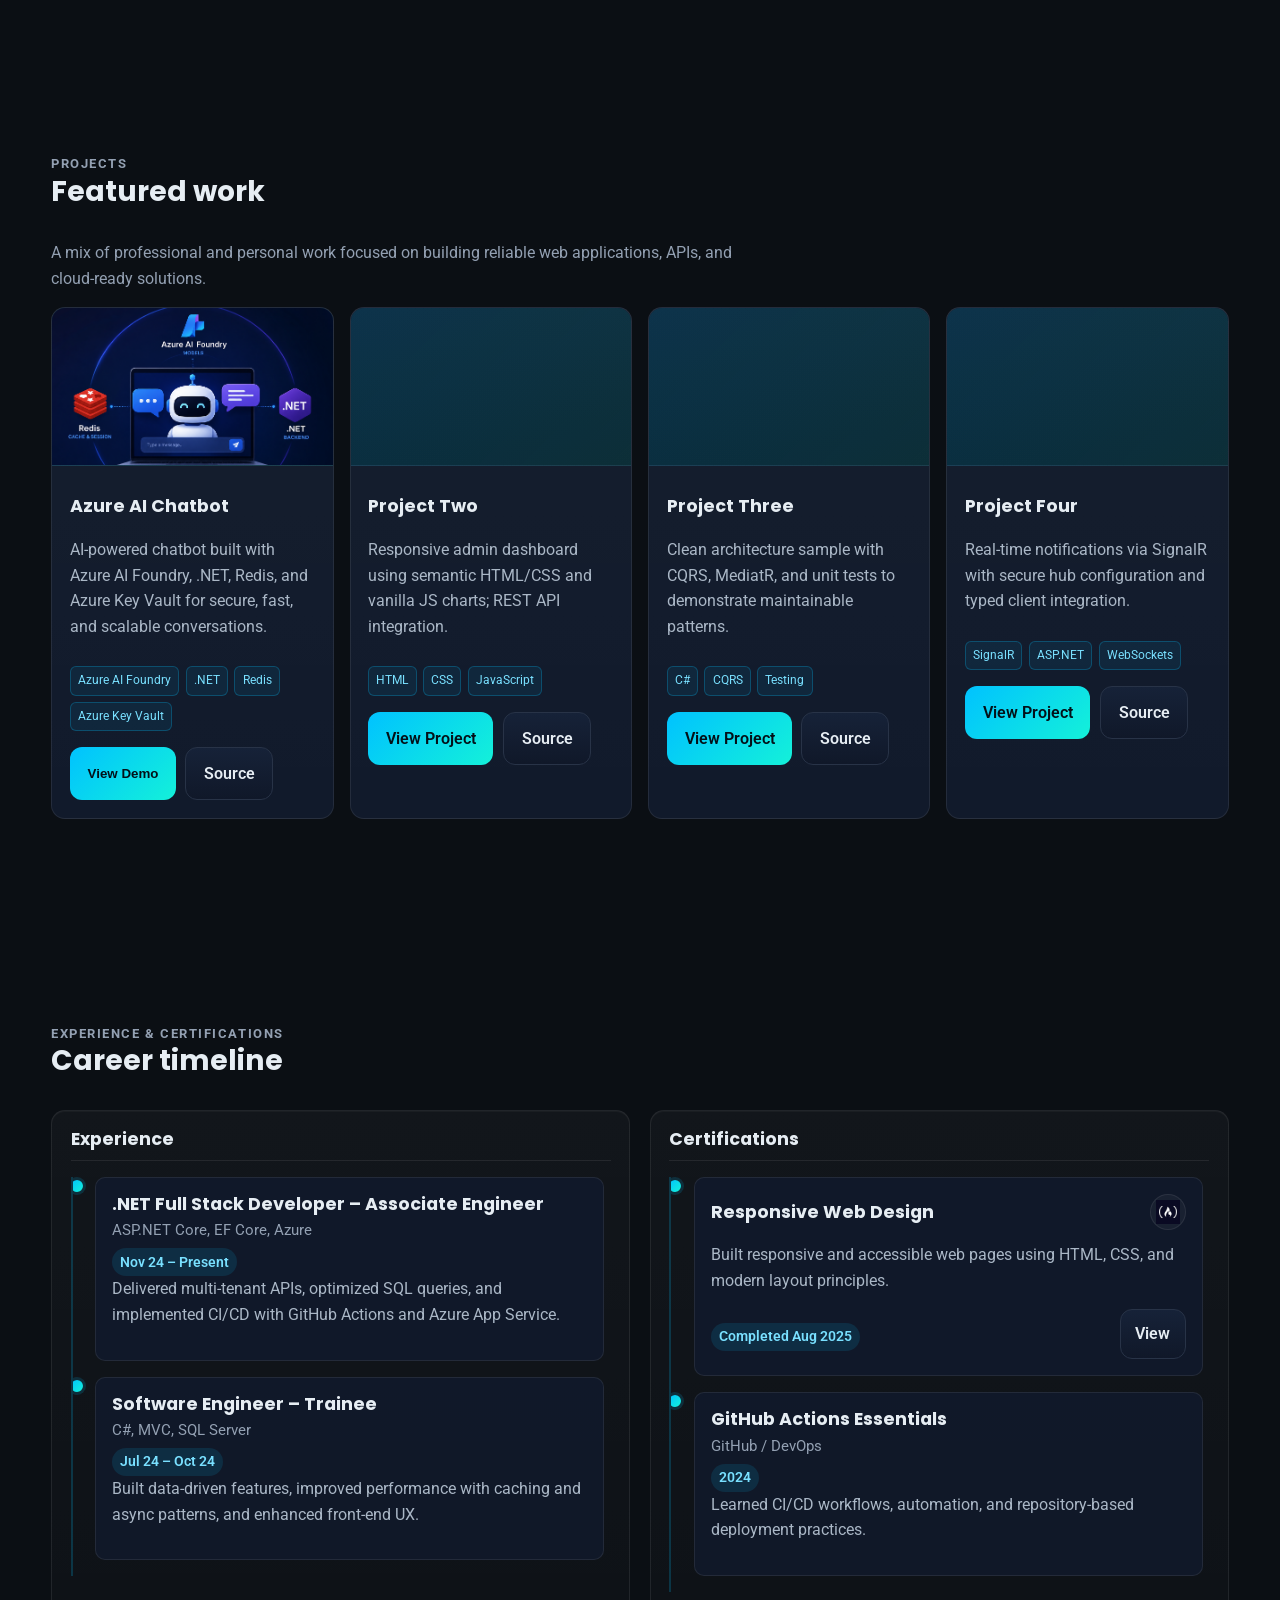
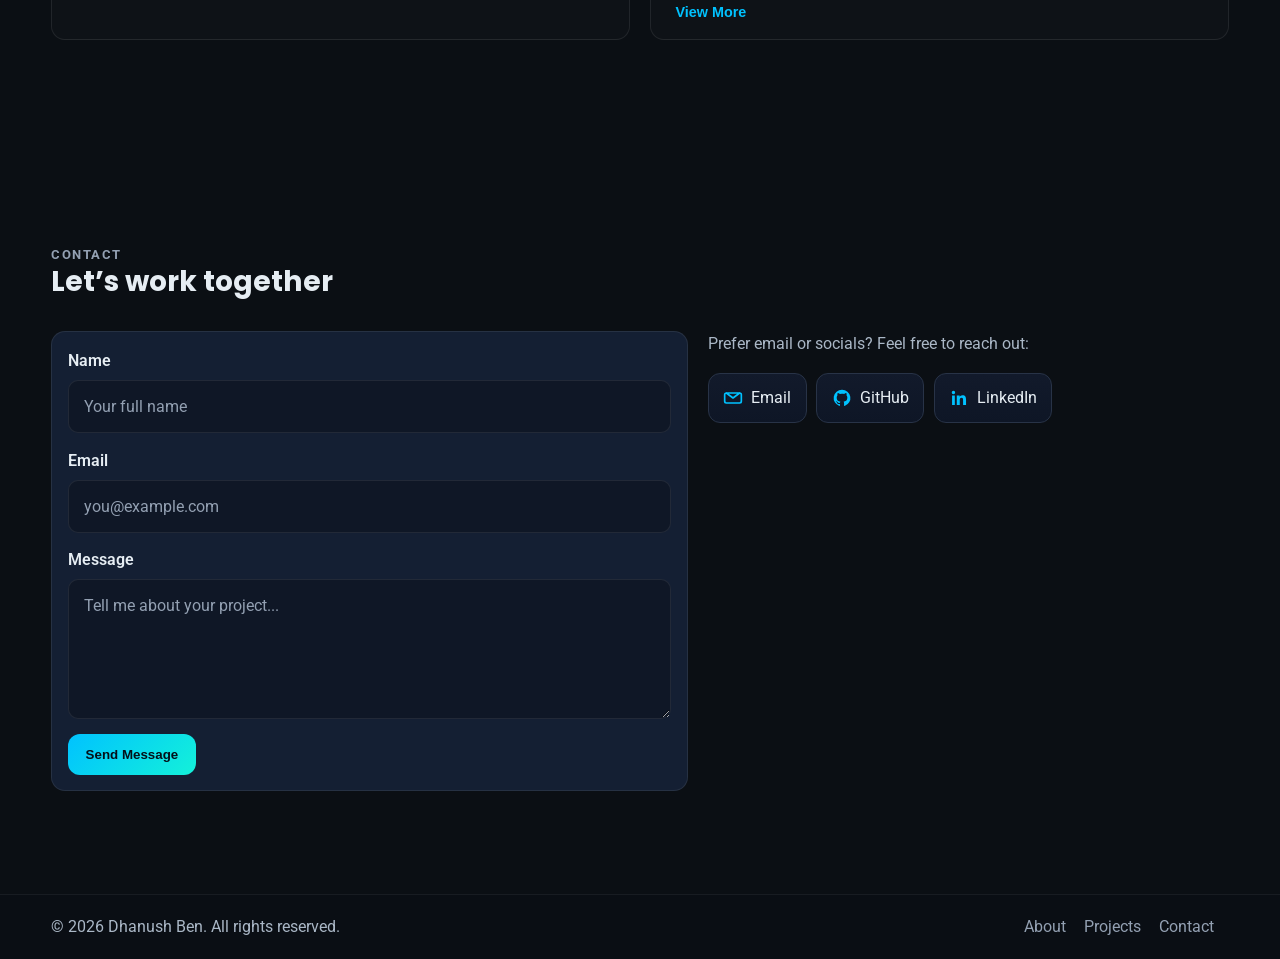
==== commit d6cbe9d7: "new look" ====
--- a/src/pages/index.html
+++ b/src/pages/index.html
@@ -93,7 +93,7 @@
         <section id="about" class="about">
             <div class="container about-grid">
                 <div>
-                    <div class="avatar" aria-label="Profile photo placeholder" role="img" src="/src/wwwroot/images/profile_picture.png"></div>
+                    <img class="profile-image" src="/src/wwwroot/images/profile_picture.png" alt="Profile photo placeholder" />
                 </div>
                 <div>
                     <div class="section-header">    
@@ -103,7 +103,7 @@
                     <p>I am a .NET Full Stack Developer with hands-on experience in building enterprise applications using ASP.NET Core (MVC & Web API), C#, Entity Framework Core, and SQL Server. On the front‑end, I deliver accessible, responsive UI with semantic HTML5, modern CSS, and vanilla JavaScript.</p>
                     <p>I focus on clean architecture, testing, and CI/CD to ship features confidently. Comfortable across Azure (App Service, Azure SQL, Storage, Functions), Docker, and GitHub Actions.</p>
                     <div class="hero-cta" style="margin-top:.5rem;">
-                        <a class="btn btn--primary" href="#" aria-label="Download CV">Download CV</a>
+                        <a class="btn btn--primary" href="https://docs.google.com/document/d/1TCwyiJFWQkG9rpXkrFevVdRXIztwndyO/export?format=pdf" download="Dhanush_Ben_Resume.pdf" aria-label="Download CV">Download CV</a>
                         <a class="btn" href="#skills">Core Competencies</a>
                     </div>
                 </div>
@@ -175,21 +175,24 @@
                     <h2>Featured work</h2>
                 </div>
 
+                <p class="project-intro">A mix of professional and personal work focused on building reliable web applications, APIs, and cloud-ready solutions.</p>
+
                 <div class="projects-grid">
                     <!-- Project 1 -->
                     <article class="project-card">
-                        <div class="thumb" role="img" aria-label="Project thumbnail placeholder"></div>
+                        <img class="thumb" src="/src/wwwroot/images/projects/chat_bot-azure.png" alt="Azure AI Chatbot project" />
                         <div class="project-body">
-                            <h3>AI Chatbot</h3>
-                            <p>ASP.NET Core Web API with EF Core and Azure SQL, implementing JWT auth and repository pattern.</p>
+                            <h3>Azure AI Chatbot</h3>
+                            <p>AI-powered chatbot built with Azure AI Foundry, .NET, Redis, and Azure Key Vault for secure, fast, and scalable conversations.</p>
                             <div class="project-meta">
-                                <span class="tag">ASP.NET Core</span>
-                                <span class="tag">EF Core</span>
-                                <span class="tag">Azure</span>
+                                <span class="tag">Azure AI Foundry</span>
+                                <span class="tag">.NET</span>
+                                <span class="tag">Redis</span>
+                                <span class="tag">Azure Key Vault</span>
                             </div>
                             <div class="project-actions">
-                                <a href="#" class="btn btn--primary">View Project</a>
-                                <a href="#" class="btn">Source</a>
+                                <button type="button" class="btn btn--primary project-demo-btn" data-demo-url="https://drive.google.com/file/d/17jain_S8kUxAF8LqyquzPNtLhlgOvI8c/preview?usp=sharing">View Demo</button>
+                                <a href="https://github.com/DhanushbenB/stateful_azure-ai-chatbot" target="_blank" rel="noopener noreferrer" class="btn">Source</a>
                             </div>
                         </div>
                     </article>
@@ -251,18 +254,18 @@
             </div>
         </section>
 
-        <!-- Experience & Education -->
+        <!-- Experience & Certifications -->
         <section id="experience">
             <div class="container">
                 <div class="section-header">
-                    <div class="eyebrow">Experience & Education</div>
+                    <div class="eyebrow">Experience & Certifications</div>
                     <h2>Career timeline</h2>
                 </div>
 
                 <div class="timeline-wrap">
                     <!-- Experience -->
-                    <div>
-                        <h3 style="margin-bottom:.8rem;">Experience</h3>
+                    <div class="timeline-panel">
+                        <h3>Experience</h3>
                         <div class="timeline">
                             <div class="entry">
                                 <div class="entry-card">
@@ -283,27 +286,44 @@
                         </div>
                     </div>
 
-                    <!-- Education -->
-                    <div>
-                        <h3 style="margin-bottom:.8rem;">Education</h3>
+                    <!-- Certifications -->
+                    <div class="timeline-panel">
+                        <h3>Certifications</h3>
                         <div class="timeline">
                             <div class="entry">
                                 <div class="entry-card">
-                                    <h3>B.Sc. in Computer Science</h3>
-                                    <div class="sub">University Name</div>
-                                    <div class="period">2016 – 2020</div>
-                                    <p>Focused on software engineering, databases, algorithms, and distributed systems.</p>
+                                    <div style="display:flex; align-items:center; justify-content:space-between; gap:0.75rem; margin-bottom:0.75rem;">
+                                        <h3 style="margin:0;">Responsive Web Design</h3>
+                                        <a href="https://www.freecodecamp.org/" target="_blank" rel="noopener noreferrer" class="fcc-logo-link" aria-label="Visit freeCodeCamp" title="freeCodeCamp" style="display:inline-flex; align-items:center; justify-content:center; width:36px; height:36px; border-radius:999px; padding:0.25rem; background:rgba(255,255,255,.04); border:1px solid rgba(255,255,255,.08); transition:transform .2s ease, box-shadow .2s ease, background .2s ease; position:relative;">
+                                            <img src="/src/wwwroot/images/certifications/freecodecamp.png" alt="freeCodeCamp logo" style="width:24px; height:24px; object-fit:contain;" />
+                                            <span style="position:absolute; top:-2.2rem; left:50%; transform:translateX(-50%) translateY(4px); background:rgba(4,16,24,.95); color:#fff; padding:0.25rem 0.5rem; border-radius:999px; font-size:0.75rem; white-space:nowrap; opacity:0; pointer-events:none; transition:opacity .2s ease, transform .2s ease;">freeCodeCamp</span>
+                                        </a>
+                                    </div>
+                                    <p>Built responsive and accessible web pages using HTML, CSS, and modern layout principles.</p>
+                                    <div style="display:flex; align-items:center; justify-content:space-between; gap:0.75rem; flex-wrap:wrap; margin-top:0.6rem;">
+                                        <div class="period">Completed Aug 2025</div>
+                                        <a href="https://www.freecodecamp.org/certification/fcc852a5ebd-004e-4d79-8d65-8e4ba3ec3b89/responsive-web-design" target="_blank" rel="noopener noreferrer" class="btn" style="margin-top:0; padding:.7rem .9rem;">View</a>
+                                    </div>
                                 </div>
                             </div>
                             <div class="entry">
                                 <div class="entry-card">
-                                    <h3>Certifications</h3>
-                                    <div class="sub">Microsoft / Cloud</div>
-                                    <div class="period">Ongoing</div>
-                                    <p>Azure Fundamentals, GitHub Actions, and secure cloud development practices.</p>
+                                    <h3>GitHub Actions Essentials</h3>
+                                    <div class="sub">GitHub / DevOps</div>
+                                    <div class="period">2024</div>
+                                    <p>Learned CI/CD workflows, automation, and repository-based deployment practices.</p>
                                 </div>
                             </div>
-                        </div>
+                            <div class="entry extra-entry" hidden>
+                                <div class="entry-card">
+                                    <h3>Cloud Security Basics</h3>
+                                    <div class="sub">Cloud Security</div>
+                                    <div class="period">2024</div>
+                                    <p>Built understanding of secure application design, identity, and safe cloud deployment practices.</p>
+                                </div>
+                            </div>
+                        </div>
+                        <button type="button" class="view-more-btn" data-target=".extra-entry">View More</button>
                     </div>
                 </div>
             </div>
@@ -318,9 +338,8 @@
                 </div>
 
                 <div class="contact-grid">
-                    <!-- Form (HTML5 only) -->
-                    <form action="https://formspree.io/f/mgvlqovq" method="POST">
-                        <!-- Tip: replace action with your endpoint, or use mailto:you@example.com -->
+                    <!-- Form -->
+                    <form id="contact-form" action="https://formspree.io/f/mgvlqovq" method="POST" novalidate>
                         <div class="field">
                             <label for="name">Name</label>
                             <input type="text" id="name" name="name" placeholder="Your full name" required />
@@ -333,7 +352,10 @@
                             <label for="message">Message</label>
                             <textarea id="message" name="message" placeholder="Tell me about your project..." required></textarea>
                         </div>
-                        <button  type="submit" class="btn btn--primary">Send Message</button>
+                        <div class="form-actions">
+                            <button type="submit" class="btn btn--primary submit-btn">Send Message</button>
+                            <div id="form-status" class="form-status" role="status" aria-live="polite"></div>
+                        </div>
                     </form>
 
                     <!-- Socials -->
@@ -359,10 +381,27 @@
         </section>
     </main>
 
+    <div id="project-modal" class="modal-backdrop" hidden style="display: none;">
+        <div class="modal-card" role="dialog" aria-modal="true" aria-labelledby="modal-title">
+            <div class="modal-header">
+                <h3 id="modal-title">Project Demo</h3>
+                <button type="button" class="modal-close" aria-label="Close demo">×</button>
+            </div>
+            <div class="modal-body">
+                <iframe id="project-iframe" title="Project demo video" allow="autoplay; fullscreen"></iframe>
+                <p style="margin-top: 0.75rem; font-size: 0.95rem;">
+                    If the preview is blocked, <a href="https://drive.google.com/file/d/17jain_S8kUxAF8LqyquzPNtLhlgOvI8c/view?usp=sharing" target="_blank" rel="noopener noreferrer">open the video directly in Google Drive</a>.
+                </p>
+            </div>
+        </div>
+    </div>
+
+    <script src="/src/scripts/main.js"></script>
+
     <!-- Footer -->
     <footer>
         <div class="container footer-row">
-            <div>© <span id="year">2025</span> Dhanush Ben. All rights reserved.</div>
+            <div>© <span id="year"></span> Dhanush Ben. All rights reserved.</div>
             <div class="footer-links" aria-label="Quick links">
                 <a href="#about">About</a>
                 <a href="#projects">Projects</a>
--- a/src/styles/index.css
+++ b/src/styles/index.css
@@ -24,6 +24,8 @@
 
 html {
     scroll-behavior: smooth;
+    scrollbar-width: thin;
+    scrollbar-color: rgba(0,194,255,.75) rgba(8,16,28,.95);
 }
 
 body {
@@ -32,6 +34,27 @@
     background: radial-gradient(1200px 800px at 120% -10%, rgba(0,194,255,.08), transparent 60%), radial-gradient(1200px 800px at -20% 110%, rgba(20,241,217,.06), transparent 60%), var(--bg-900);
     font-family: Roboto, system-ui, -apple-system, Segoe UI, Arial, sans-serif;
     line-height: 1.6;
+    overflow-x: hidden;
+}
+
+::-webkit-scrollbar {
+    width: 10px;
+    height: 10px;
+}
+
+::-webkit-scrollbar-track {
+    background: rgba(8,16,28,.95);
+    border-radius: 999px;
+}
+
+::-webkit-scrollbar-thumb {
+    background: linear-gradient(180deg, rgba(0,194,255,.9), rgba(20,241,217,.75));
+    border-radius: 999px;
+    border: 2px solid rgba(8,16,28,.95);
+}
+
+::-webkit-scrollbar-thumb:hover {
+    background: linear-gradient(180deg, rgba(0,194,255,1), rgba(20,241,217,.9));
 }
 
 ::selection {
@@ -144,6 +167,7 @@
     background: linear-gradient(180deg, #162238 0%, #101829 100%);
     transition: transform .2s ease, box-shadow .2s ease, border-color .2s ease;
     will-change: transform;
+    cursor: pointer;
 }
 
     .btn:hover {
@@ -369,14 +393,23 @@
     }
 }
 
-.avatar {
-    width: 100%;
-    max-width: 280px;
-    aspect-ratio: 1/1;
-    border-radius: 18px;
+.profile-image {
+    width: min(100%, 420px);
+    max-width: 420px;
+    height: auto;
+    object-fit: cover;
+    border-radius: 24px;
     background: radial-gradient(180px 120px at 20% 20%, rgba(0,194,255,.25), transparent 60%), radial-gradient(180px 120px at 80% 80%, rgba(20,241,217,.18), transparent 60%), linear-gradient(180deg, #0f1828, #0b1321);
-    border: 1px solid rgba(255,255,255,.08);
-    box-shadow: var(--shadow-1);
+    border: 2px solid rgba(0, 194, 255, 0.35);
+    box-shadow: 0 0 0 1px rgba(255,255,255,.05), 0 18px 40px rgba(0,0,0,.35), 0 0 30px rgba(0,194,255,.12);
+    transition: transform .25s ease, box-shadow .25s ease, filter .25s ease, border-color .25s ease;
+}
+
+.profile-image:hover {
+    transform: translateY(-4px) scale(1.03);
+    box-shadow: 0 0 0 1px rgba(255,255,255,.08), 0 20px 46px rgba(0,0,0,.4), 0 0 36px rgba(0,194,255,.2);
+    filter: brightness(1.05);
+    border-color: rgba(20, 241, 217, 0.55);
 }
 
 .about p {
@@ -435,6 +468,12 @@
 }
 
 /* Projects */
+.project-intro {
+    color: var(--text-400);
+    margin-bottom: 1rem;
+    max-width: 720px;
+}
+
 .projects-grid {
     display: grid;
     gap: 1rem;
@@ -479,6 +518,8 @@
 .thumb {
     aspect-ratio: 16/9;
     width: 100%;
+    object-fit: cover;
+    display: block;
     background: linear-gradient(135deg, rgba(0,194,255,.16), rgba(20,241,217,.12)), linear-gradient(180deg, #0f1828, #0b1321);
     border-bottom: 1px solid rgba(255,255,255,.06);
 }
@@ -512,11 +553,64 @@
     gap: .6rem;
 }
 
-/* Timeline (Experience & Education) */
+.project-demo-btn {
+    border: 0;
+    cursor: pointer;
+}
+
+.modal-backdrop {
+    position: fixed;
+    inset: 0;
+    background: rgba(2, 6, 12, 0.8);
+    display: flex;
+    align-items: center;
+    justify-content: center;
+    padding: 1rem;
+    z-index: 2000;
+}
+
+.modal-card {
+    width: min(900px, 100%);
+    background: var(--bg-800);
+    border: 1px solid rgba(255,255,255,.12);
+    border-radius: 16px;
+    box-shadow: var(--shadow-2);
+    overflow: hidden;
+}
+
+.modal-header {
+    display: flex;
+    align-items: center;
+    justify-content: space-between;
+    padding: 1rem 1.1rem;
+    border-bottom: 1px solid rgba(255,255,255,.08);
+}
+
+.modal-close {
+    background: transparent;
+    border: 0;
+    color: var(--text-100);
+    font-size: 1.4rem;
+    cursor: pointer;
+}
+
+.modal-body {
+    padding: 1rem;
+}
+
+.modal-body iframe {
+    width: 100%;
+    min-height: 420px;
+    border: 0;
+    border-radius: 12px;
+}
+
+/* Timeline (Experience & Certifications) */
 .timeline-wrap {
     display: grid;
-    gap: 2rem;
-    grid-template-columns: 1fr 1fr;
+    gap: 1.25rem;
+    grid-template-columns: repeat(2, minmax(0, 1fr));
+    align-items: start;
 }
 
 @media (max-width: 980px) {
@@ -525,23 +619,70 @@
     }
 }
 
+.timeline-panel {
+    background: linear-gradient(180deg, rgba(255,255,255,.03), rgba(255,255,255,.015));
+    border: 1px solid rgba(255,255,255,.08);
+    border-radius: var(--radius);
+    padding: 1.15rem;
+    box-shadow: inset 0 1px 0 rgba(255,255,255,.03);
+    display: flex;
+    flex-direction: column;
+    min-height: 100%;
+}
+
+.timeline-panel > h3 {
+    margin-bottom: 1rem;
+    padding-bottom: .6rem;
+    border-bottom: 1px solid rgba(255,255,255,.08);
+}
+
 .timeline {
     position: relative;
-    padding-left: 1.25rem;
-    border-left: 2px solid rgba(255,255,255,.08);
+    padding-left: 1.15rem;
+    border-left: 2px solid rgba(0,194,255,.2);
+    max-height: 420px;
+    overflow-y: auto;    overflow-x: hidden;    padding-right: .4rem;
+    scrollbar-width: none;
+    -ms-overflow-style: none;
+}
+
+.timeline::-webkit-scrollbar {
+    width: 8px;
+    height: 8px;
+    background: transparent;
+}
+
+.timeline::-webkit-scrollbar-thumb {
+    background: linear-gradient(180deg, rgba(0,194,255,.35), rgba(20,241,217,.35));
+    border-radius: 999px;
+    border: 2px solid transparent;
+    background-clip: padding-box;
+}
+
+.timeline:hover {
+    scrollbar-width: thin;
+    -ms-overflow-style: auto;
+}
+
+.timeline:hover::-webkit-scrollbar {
+    width: 8px;
+}
+
+.timeline:hover::-webkit-scrollbar-thumb {
+    background: linear-gradient(180deg, rgba(0,194,255,.6), rgba(20,241,217,.55));
 }
 
 .entry {
     position: relative;
-    margin: 0 0 1.25rem 0;
+    margin: 0 0 1rem 0;
     padding-left: .25rem;
 }
 
     .entry::before {
         content: "";
         position: absolute;
-        left: -1.42rem;
-        top: .25rem;
+        left: -1.28rem;
+        top: .2rem;
         width: 12px;
         height: 12px;
         border-radius: 50%;
@@ -550,14 +691,22 @@
     }
 
 .entry-card {
-    background: var(--card);
+    background: rgba(17, 26, 43, 0.92);
     border: 1px solid rgba(255,255,255,.08);
     border-radius: var(--radius-sm);
     padding: 1rem;
-}
+    transition: transform .2s ease, border-color .2s ease, box-shadow .2s ease;
+    height: 100%;
+}
+
+    .entry-card:hover {
+        transform: translateY(-2px);
+        border-color: rgba(0,194,255,.24);
+        box-shadow: var(--shadow-1);
+    }
 
 .entry h3 {
-    margin-bottom: .15rem;
+    margin-bottom: .2rem;
 }
 
 .entry .sub {
@@ -566,9 +715,43 @@
 }
 
 .entry .period {
+    display: inline-block;
+    margin-top: .35rem;
     color: #79e0ff;
     font-size: .85rem;
-    margin-top: .2rem;
+    font-weight: 600;
+    padding: .2rem .5rem;
+    border-radius: 999px;
+    background: rgba(0,194,255,.12);
+}
+
+.view-more-btn {
+    margin-top: auto;
+    align-self: flex-start;
+    font-size: .9rem;
+    font-weight: 600;
+    color: var(--accent);
+    padding-top: .75rem;
+    border: 0;
+    background: transparent;
+    cursor: pointer;
+    text-align: left;
+}
+
+.view-more-btn:hover {
+    color: var(--accent-2);
+}
+
+.fcc-logo-link:hover {
+    transform: translateY(-2px);
+    background: rgba(0,194,255,.12);
+    border-color: rgba(0,194,255,.28);
+    box-shadow: 0 8px 18px rgba(0,194,255,.16);
+}
+
+.fcc-logo-link:hover span {
+    opacity: 1;
+    transform: translateX(-50%) translateY(0);
 }
 
 /* Contact */
@@ -589,6 +772,32 @@
     border: 1px solid rgba(255,255,255,.08);
     border-radius: var(--radius);
     padding: 1rem;
+}
+
+.form-actions {
+    display: flex;
+    flex-wrap: wrap;
+    align-items: center;
+    gap: .75rem;
+}
+
+.form-status {
+    min-height: 1.2rem;
+    font-size: .95rem;
+    color: var(--text-400);
+}
+
+.form-status.success {
+    color: #7df7c6;
+}
+
+.form-status.error {
+    color: #ff8fa3;
+}
+
+.submit-btn:disabled {
+    opacity: .75;
+    cursor: wait;
 }
 
 .field {
